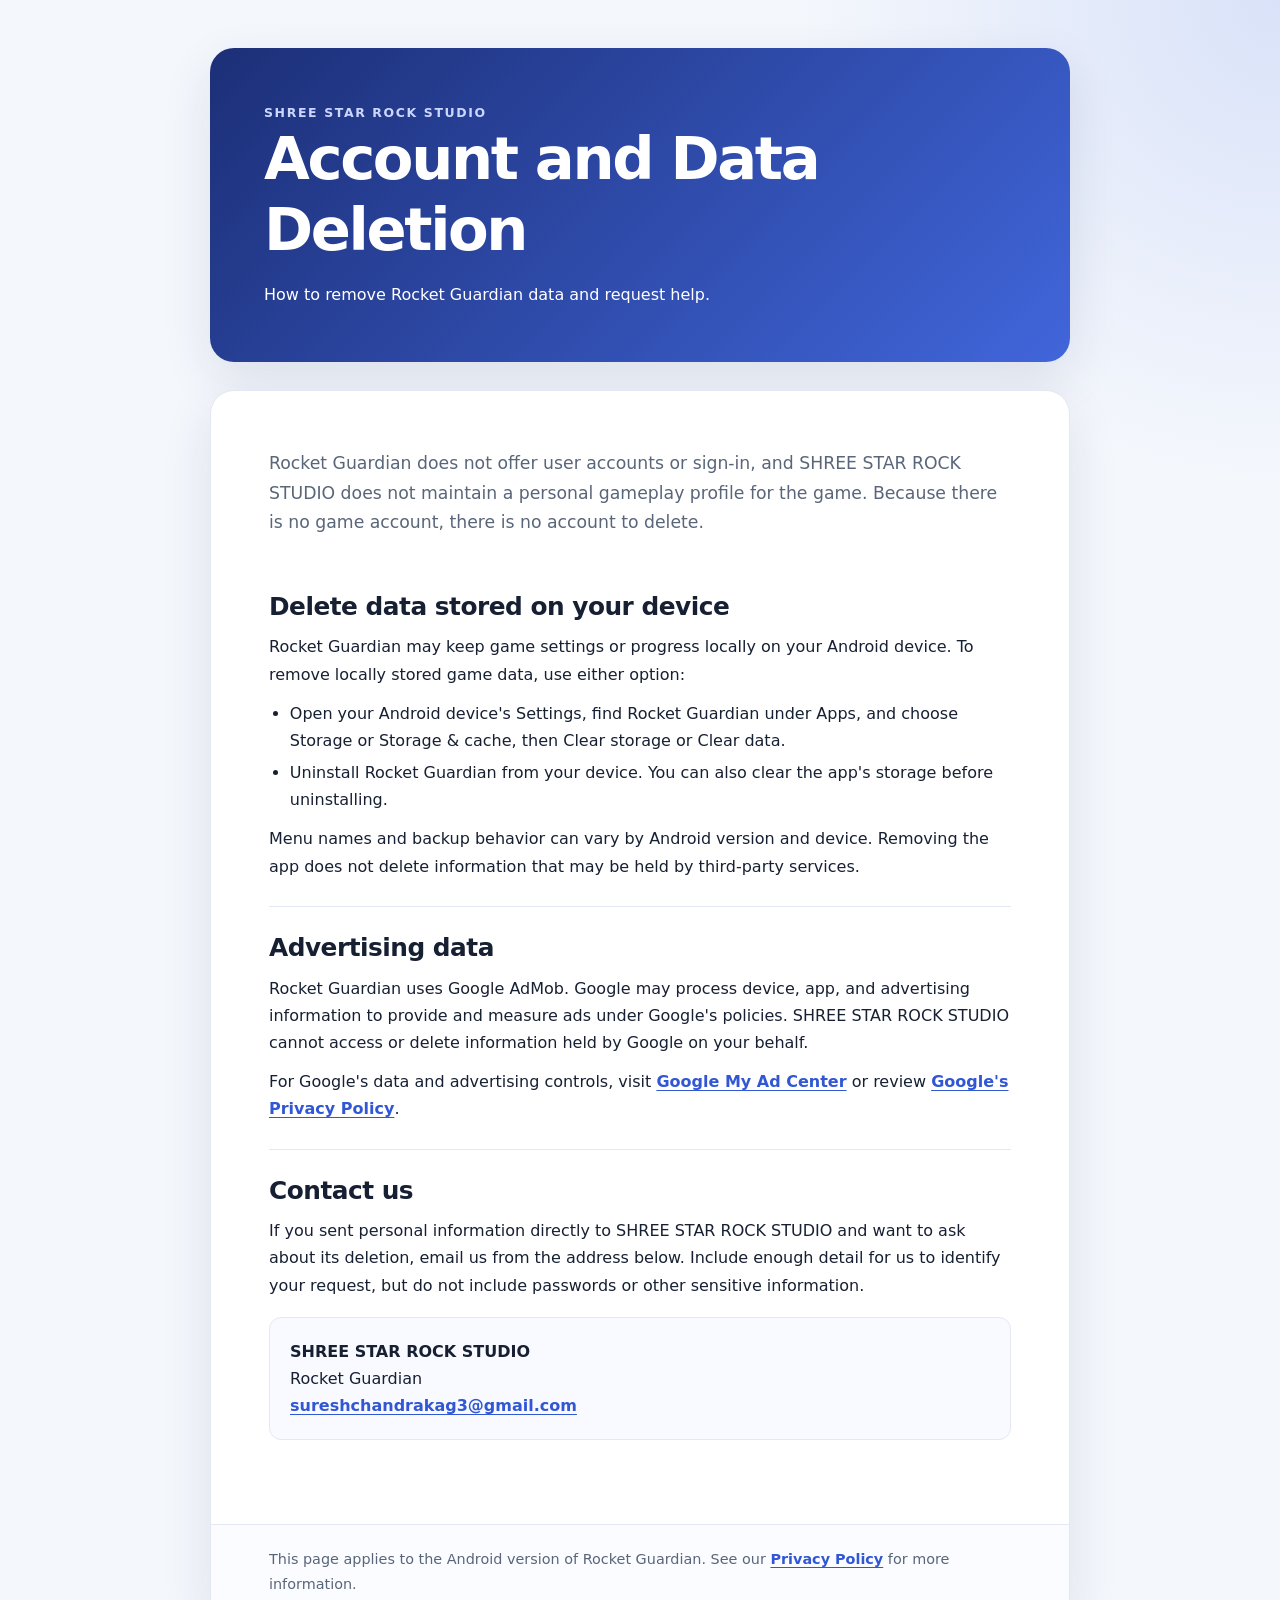
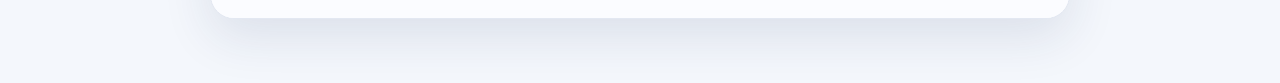
==== delete-account.html @ 8adca040 "Add account deletion page Co-authored-by: Copilot App <223556219+Copilot@users.noreply.github.com>" ====
<!doctype html>
<html lang="en">
<head>
  <meta charset="utf-8">
  <meta name="viewport" content="width=device-width, initial-scale=1">
  <meta name="description" content="Account and data deletion information for Rocket Guardian by SHREE STAR ROCK STUDIO.">
  <title>Rocket Guardian | Account and Data Deletion</title>
  <style>
    :root {
      color-scheme: light;
      --ink: #172033;
      --muted: #596579;
      --primary: #3157d5;
      --primary-dark: #203b9e;
      --surface: #ffffff;
      --background: #f4f7fc;
      --border: #e3e8f2;
      --shadow: 0 18px 50px rgba(28, 48, 92, 0.11);
    }

    * { box-sizing: border-box; }

    body {
      margin: 0;
      min-width: 320px;
      color: var(--ink);
      background:
        radial-gradient(circle at 100% 0, rgba(76, 117, 230, 0.16), transparent 30rem),
        var(--background);
      font-family: Inter, ui-sans-serif, system-ui, -apple-system, BlinkMacSystemFont, "Segoe UI", sans-serif;
      line-height: 1.7;
    }

    .page {
      width: min(100% - 32px, 860px);
      margin: 0 auto;
      padding: 48px 0 64px;
    }

    .hero {
      margin-bottom: 28px;
      padding: clamp(28px, 6vw, 54px);
      color: #fff;
      background: linear-gradient(135deg, #1c2f77, #4166db);
      border-radius: 24px;
      box-shadow: var(--shadow);
    }

    .eyebrow {
      margin: 0 0 12px;
      color: #cbd7ff;
      font-size: 0.78rem;
      font-weight: 800;
      letter-spacing: 0.13em;
      text-transform: uppercase;
    }

    h1, h2 { line-height: 1.2; }

    h1 {
      margin: 0 0 16px;
      font-size: clamp(2.1rem, 6vw, 3.7rem);
      letter-spacing: -0.04em;
    }

    .hero p { margin: 0; }

    main {
      overflow: hidden;
      background: var(--surface);
      border: 1px solid var(--border);
      border-radius: 24px;
      box-shadow: var(--shadow);
    }

    .content { padding: clamp(24px, 6vw, 58px); }

    .intro {
      margin: 0 0 28px;
      color: var(--muted);
      font-size: 1.08rem;
    }

    section {
      padding: 26px 0;
      border-top: 1px solid var(--border);
    }

    section:first-of-type { border-top: 0; }

    h2 {
      margin: 0 0 12px;
      color: var(--ink);
      font-size: clamp(1.25rem, 3vw, 1.55rem);
      letter-spacing: -0.02em;
    }

    p { margin: 0 0 12px; }
    p:last-child, ul:last-child { margin-bottom: 0; }

    ul {
      margin: 10px 0 12px;
      padding-left: 1.3rem;
    }

    li { margin: 5px 0; }

    a {
      color: var(--primary);
      font-weight: 650;
      text-underline-offset: 3px;
    }

    a:hover, a:focus { color: var(--primary-dark); }

    .contact {
      margin-top: 18px;
      padding: 20px;
      background: #f8faff;
      border: 1px solid var(--border);
      border-radius: 12px;
    }

    footer {
      padding: 22px clamp(24px, 6vw, 58px);
      color: var(--muted);
      background: #fbfcff;
      border-top: 1px solid var(--border);
      font-size: 0.9rem;
    }

    @media (max-width: 600px) {
      .page { width: min(100% - 20px, 860px); padding: 20px 0 36px; }
      .hero, main { border-radius: 16px; }
      .hero { padding: 28px 22px; }
      .content { padding: 24px 20px; }
      section { padding: 24px 0; }
      footer { padding: 20px; }
    }
  </style>
</head>
<body>
  <div class="page">
    <header class="hero">
      <p class="eyebrow">SHREE STAR ROCK STUDIO</p>
      <h1>Account and Data Deletion</h1>
      <p>How to remove Rocket Guardian data and request help.</p>
    </header>

    <main>
      <div class="content">
        <p class="intro">
          Rocket Guardian does not offer user accounts or sign-in, and SHREE STAR
          ROCK STUDIO does not maintain a personal gameplay profile for the game.
          Because there is no game account, there is no account to delete.
        </p>

        <section>
          <h2>Delete data stored on your device</h2>
          <p>
            Rocket Guardian may keep game settings or progress locally on your
            Android device. To remove locally stored game data, use either option:
          </p>
          <ul>
            <li>Open your Android device's Settings, find Rocket Guardian under Apps, and choose Storage or Storage &amp; cache, then Clear storage or Clear data.</li>
            <li>Uninstall Rocket Guardian from your device. You can also clear the app's storage before uninstalling.</li>
          </ul>
          <p>
            Menu names and backup behavior can vary by Android version and device.
            Removing the app does not delete information that may be held by
            third-party services.
          </p>
        </section>

        <section>
          <h2>Advertising data</h2>
          <p>
            Rocket Guardian uses Google AdMob. Google may process device, app, and
            advertising information to provide and measure ads under Google's
            policies. SHREE STAR ROCK STUDIO cannot access or delete information
            held by Google on your behalf.
          </p>
          <p>
            For Google's data and advertising controls, visit
            <a href="https://myadcenter.google.com/" target="_blank" rel="noopener noreferrer">Google My Ad Center</a>
            or review
            <a href="https://policies.google.com/privacy" target="_blank" rel="noopener noreferrer">Google's Privacy Policy</a>.
          </p>
        </section>

        <section>
          <h2>Contact us</h2>
          <p>
            If you sent personal information directly to SHREE STAR ROCK STUDIO
            and want to ask about its deletion, email us from the address below.
            Include enough detail for us to identify your request, but do not
            include passwords or other sensitive information.
          </p>
          <div class="contact">
            <strong>SHREE STAR ROCK STUDIO</strong><br>
            Rocket Guardian<br>
            <a href="mailto:sureshchandrakag3@gmail.com">sureshchandrakag3@gmail.com</a>
          </div>
        </section>
      </div>

      <footer>
        This page applies to the Android version of Rocket Guardian.
        See our <a href="./privacy-policy.html">Privacy Policy</a> for more information.
      </footer>
    </main>
  </div>
</body>
</html>
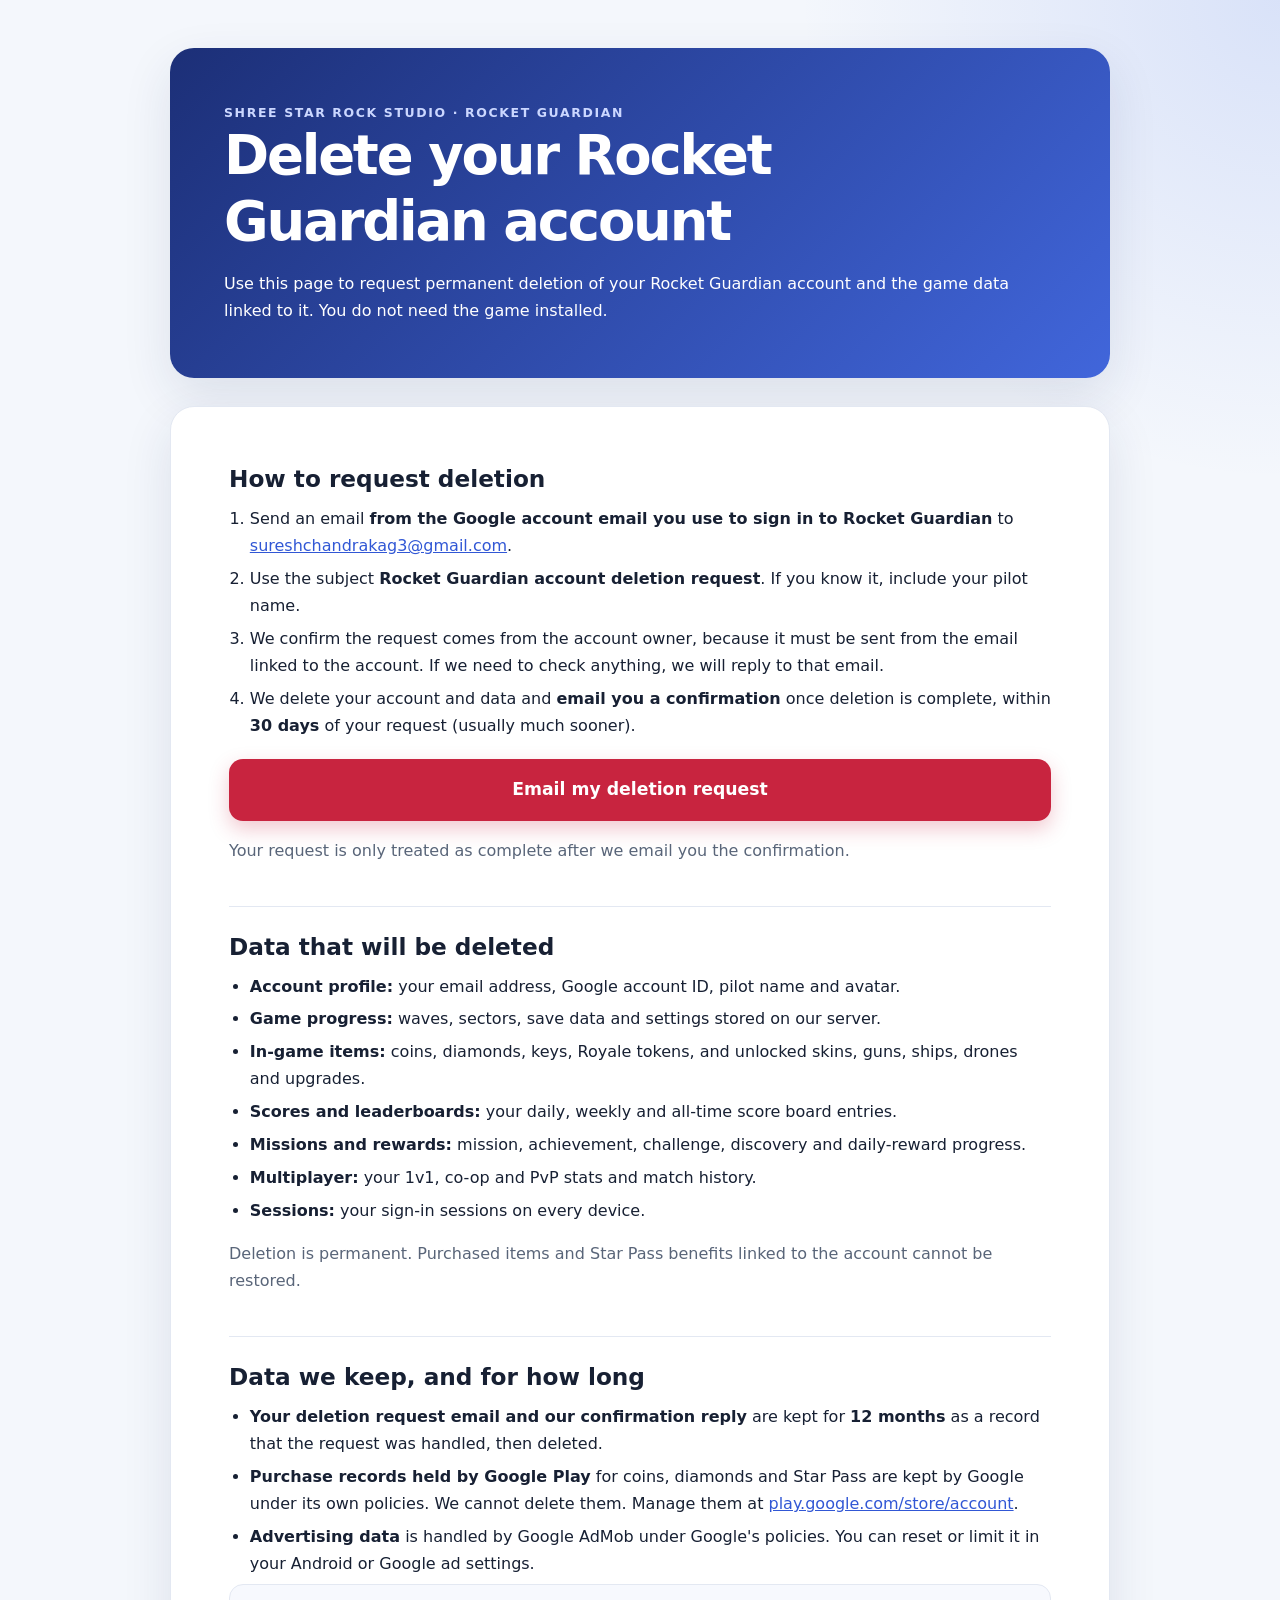
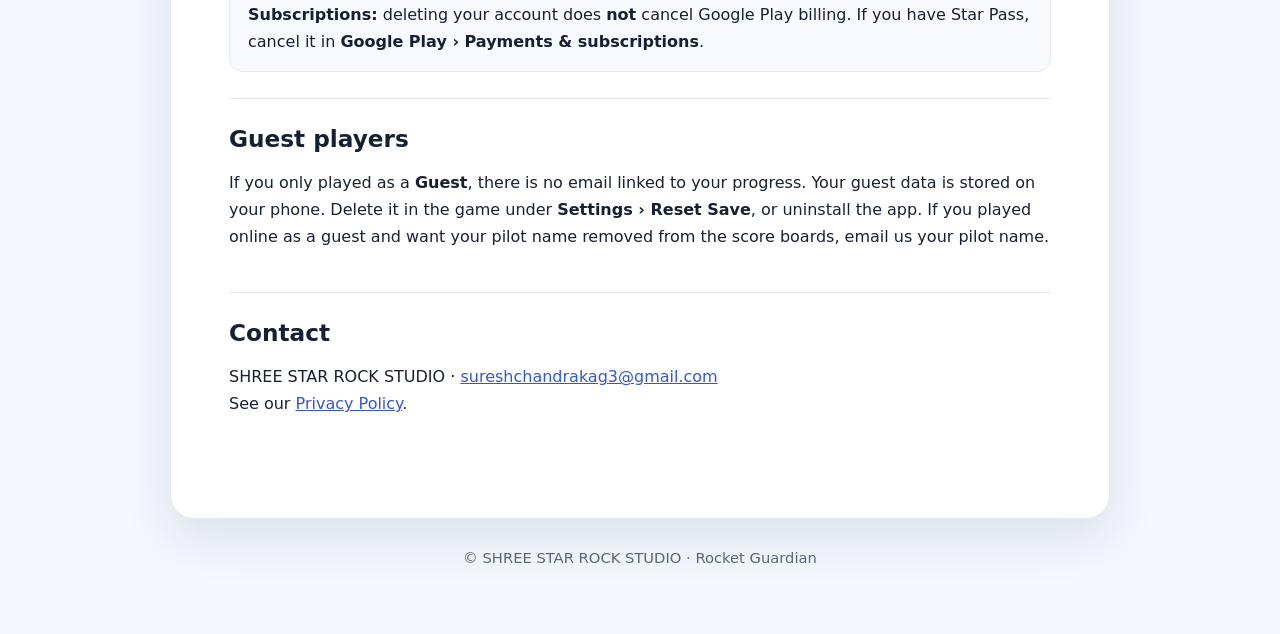
==== commit 2e5b7bc1: "Replace deletion page: explain how to delete a Rocket Guardian account Co-Authored-By: Claude Opus 5" ====
--- a/delete-account.html
+++ b/delete-account.html
@@ -3,212 +3,91 @@
 <head>
   <meta charset="utf-8">
   <meta name="viewport" content="width=device-width, initial-scale=1">
-  <meta name="description" content="Account and data deletion information for Rocket Guardian by SHREE STAR ROCK STUDIO.">
-  <title>Rocket Guardian | Account and Data Deletion</title>
+  <meta name="description" content="Request deletion of your Rocket Guardian account and data. Published by SHREE STAR ROCK STUDIO.">
+  <title>Rocket Guardian | Delete Your Account</title>
   <style>
-    :root {
-      color-scheme: light;
-      --ink: #172033;
-      --muted: #596579;
-      --primary: #3157d5;
-      --primary-dark: #203b9e;
-      --surface: #ffffff;
-      --background: #f4f7fc;
-      --border: #e3e8f2;
-      --shadow: 0 18px 50px rgba(28, 48, 92, 0.11);
-    }
-
-    * { box-sizing: border-box; }
-
-    body {
-      margin: 0;
-      min-width: 320px;
-      color: var(--ink);
-      background:
-        radial-gradient(circle at 100% 0, rgba(76, 117, 230, 0.16), transparent 30rem),
-        var(--background);
-      font-family: Inter, ui-sans-serif, system-ui, -apple-system, BlinkMacSystemFont, "Segoe UI", sans-serif;
-      line-height: 1.7;
-    }
-
-    .page {
-      width: min(100% - 32px, 860px);
-      margin: 0 auto;
-      padding: 48px 0 64px;
-    }
-
-    .hero {
-      margin-bottom: 28px;
-      padding: clamp(28px, 6vw, 54px);
-      color: #fff;
-      background: linear-gradient(135deg, #1c2f77, #4166db);
-      border-radius: 24px;
-      box-shadow: var(--shadow);
-    }
-
-    .eyebrow {
-      margin: 0 0 12px;
-      color: #cbd7ff;
-      font-size: 0.78rem;
-      font-weight: 800;
-      letter-spacing: 0.13em;
-      text-transform: uppercase;
-    }
-
-    h1, h2 { line-height: 1.2; }
-
-    h1 {
-      margin: 0 0 16px;
-      font-size: clamp(2.1rem, 6vw, 3.7rem);
-      letter-spacing: -0.04em;
-    }
-
-    .hero p { margin: 0; }
-
-    main {
-      overflow: hidden;
-      background: var(--surface);
-      border: 1px solid var(--border);
-      border-radius: 24px;
-      box-shadow: var(--shadow);
-    }
-
-    .content { padding: clamp(24px, 6vw, 58px); }
-
-    .intro {
-      margin: 0 0 28px;
-      color: var(--muted);
-      font-size: 1.08rem;
-    }
-
-    section {
-      padding: 26px 0;
-      border-top: 1px solid var(--border);
-    }
-
-    section:first-of-type { border-top: 0; }
-
-    h2 {
-      margin: 0 0 12px;
-      color: var(--ink);
-      font-size: clamp(1.25rem, 3vw, 1.55rem);
-      letter-spacing: -0.02em;
-    }
-
-    p { margin: 0 0 12px; }
-    p:last-child, ul:last-child { margin-bottom: 0; }
-
-    ul {
-      margin: 10px 0 12px;
-      padding-left: 1.3rem;
-    }
-
-    li { margin: 5px 0; }
-
-    a {
-      color: var(--primary);
-      font-weight: 650;
-      text-underline-offset: 3px;
-    }
-
-    a:hover, a:focus { color: var(--primary-dark); }
-
-    .contact {
-      margin-top: 18px;
-      padding: 20px;
-      background: #f8faff;
-      border: 1px solid var(--border);
-      border-radius: 12px;
-    }
-
-    footer {
-      padding: 22px clamp(24px, 6vw, 58px);
-      color: var(--muted);
-      background: #fbfcff;
-      border-top: 1px solid var(--border);
-      font-size: 0.9rem;
-    }
-
-    @media (max-width: 600px) {
-      .page { width: min(100% - 20px, 860px); padding: 20px 0 36px; }
-      .hero, main { border-radius: 16px; }
-      .hero { padding: 28px 22px; }
-      .content { padding: 24px 20px; }
-      section { padding: 24px 0; }
-      footer { padding: 20px; }
-    }
+    :root{--ink:#172033;--muted:#596579;--primary:#3157d5;--primary-dark:#203b9e;--danger:#c8243f;--surface:#fff;--background:#f4f7fc;--border:#e3e8f2;--shadow:0 18px 50px rgba(28,48,92,.11)}
+    *{box-sizing:border-box}
+    body{margin:0;min-width:320px;color:var(--ink);background:radial-gradient(circle at 100% 0,rgba(76,117,230,.16),transparent 30rem),var(--background);font-family:Inter,ui-sans-serif,system-ui,-apple-system,BlinkMacSystemFont,"Segoe UI",sans-serif;line-height:1.7}
+    .page{width:min(100% - 32px,940px);margin:0 auto;padding:48px 0 64px}
+    .hero{margin-bottom:28px;padding:clamp(28px,6vw,54px);color:#fff;background:linear-gradient(135deg,#1c2f77,#4166db);border-radius:24px;box-shadow:var(--shadow)}
+    .eyebrow{margin:0 0 12px;color:#cbd7ff;font-size:.78rem;font-weight:800;letter-spacing:.13em;text-transform:uppercase}
+    h1,h2{line-height:1.2}
+    h1{max-width:650px;margin:0 0 16px;font-size:clamp(2.1rem,6vw,3.4rem);letter-spacing:-.04em}
+    .hero p{margin:0}
+    main{overflow:hidden;background:var(--surface);border:1px solid var(--border);border-radius:24px;box-shadow:var(--shadow)}
+    .content{padding:clamp(24px,6vw,58px)}
+    section{padding:26px 0;border-top:1px solid var(--border)}
+    section:first-child{border-top:0;padding-top:0}
+    h2{margin:0 0 12px;font-size:1.45rem}
+    ol,ul{padding-left:1.3rem;margin:.4rem 0}
+    li{margin:.35rem 0}
+    .cta{display:block;margin:20px 0 8px;padding:16px 20px;text-align:center;color:#fff;background:var(--danger);border-radius:14px;font-weight:800;font-size:1.08rem;text-decoration:none;box-shadow:0 8px 20px rgba(200,36,63,.25)}
+    .cta:hover{filter:brightness(1.05)}
+    .box{padding:16px 18px;background:#f7f9fe;border:1px solid var(--border);border-radius:14px}
+    .muted{color:var(--muted)}
+    code{background:#eef2fb;padding:2px 6px;border-radius:6px;font-size:.95em;word-break:break-all}
+    a{color:var(--primary)}
+    footer{margin-top:26px;text-align:center;color:var(--muted);font-size:.92rem}
   </style>
 </head>
 <body>
   <div class="page">
     <header class="hero">
-      <p class="eyebrow">SHREE STAR ROCK STUDIO</p>
-      <h1>Account and Data Deletion</h1>
-      <p>How to remove Rocket Guardian data and request help.</p>
+      <p class="eyebrow">SHREE STAR ROCK STUDIO · Rocket Guardian</p>
+      <h1>Delete your Rocket Guardian account</h1>
+      <p>Use this page to request permanent deletion of your Rocket Guardian account and the game data linked to it. You do not need the game installed.</p>
     </header>
 
-    <main>
-      <div class="content">
-        <p class="intro">
-          Rocket Guardian does not offer user accounts or sign-in, and SHREE STAR
-          ROCK STUDIO does not maintain a personal gameplay profile for the game.
-          Because there is no game account, there is no account to delete.
-        </p>
+    <main><div class="content">
+      <section>
+        <h2>How to request deletion</h2>
+        <ol>
+          <li>Send an email <b>from the Google account email you use to sign in to Rocket Guardian</b> to <a href="mailto:sureshchandrakag3@gmail.com">sureshchandrakag3@gmail.com</a>.</li>
+          <li>Use the subject <b>Rocket Guardian account deletion request</b>. If you know it, include your pilot name.</li>
+          <li>We confirm the request comes from the account owner, because it must be sent from the email linked to the account. If we need to check anything, we will reply to that email.</li>
+          <li>We delete your account and data and <b>email you a confirmation</b> once deletion is complete, within <b>30 days</b> of your request (usually much sooner).</li>
+        </ol>
+        <a class="cta" href="mailto:sureshchandrakag3@gmail.com?subject=Rocket%20Guardian%20account%20deletion%20request&amp;body=Please%20permanently%20delete%20my%20Rocket%20Guardian%20account%20linked%20to%20this%20email%20address.%0A%0APilot%20name%20(optional)%3A%20">Email my deletion request</a>
+        <p class="muted">Your request is only treated as complete after we email you the confirmation.</p>
+      </section>
 
-        <section>
-          <h2>Delete data stored on your device</h2>
-          <p>
-            Rocket Guardian may keep game settings or progress locally on your
-            Android device. To remove locally stored game data, use either option:
-          </p>
-          <ul>
-            <li>Open your Android device's Settings, find Rocket Guardian under Apps, and choose Storage or Storage &amp; cache, then Clear storage or Clear data.</li>
-            <li>Uninstall Rocket Guardian from your device. You can also clear the app's storage before uninstalling.</li>
-          </ul>
-          <p>
-            Menu names and backup behavior can vary by Android version and device.
-            Removing the app does not delete information that may be held by
-            third-party services.
-          </p>
-        </section>
+      <section>
+        <h2>Data that will be deleted</h2>
+        <ul>
+          <li><b>Account profile:</b> your email address, Google account ID, pilot name and avatar.</li>
+          <li><b>Game progress:</b> waves, sectors, save data and settings stored on our server.</li>
+          <li><b>In-game items:</b> coins, diamonds, keys, Royale tokens, and unlocked skins, guns, ships, drones and upgrades.</li>
+          <li><b>Scores and leaderboards:</b> your daily, weekly and all-time score board entries.</li>
+          <li><b>Missions and rewards:</b> mission, achievement, challenge, discovery and daily-reward progress.</li>
+          <li><b>Multiplayer:</b> your 1v1, co-op and PvP stats and match history.</li>
+          <li><b>Sessions:</b> your sign-in sessions on every device.</li>
+        </ul>
+        <p class="muted">Deletion is permanent. Purchased items and Star Pass benefits linked to the account cannot be restored.</p>
+      </section>
 
-        <section>
-          <h2>Advertising data</h2>
-          <p>
-            Rocket Guardian uses Google AdMob. Google may process device, app, and
-            advertising information to provide and measure ads under Google's
-            policies. SHREE STAR ROCK STUDIO cannot access or delete information
-            held by Google on your behalf.
-          </p>
-          <p>
-            For Google's data and advertising controls, visit
-            <a href="https://myadcenter.google.com/" target="_blank" rel="noopener noreferrer">Google My Ad Center</a>
-            or review
-            <a href="https://policies.google.com/privacy" target="_blank" rel="noopener noreferrer">Google's Privacy Policy</a>.
-          </p>
-        </section>
+      <section>
+        <h2>Data we keep, and for how long</h2>
+        <ul>
+          <li><b>Your deletion request email and our confirmation reply</b> are kept for <b>12 months</b> as a record that the request was handled, then deleted.</li>
+          <li><b>Purchase records held by Google Play</b> for coins, diamonds and Star Pass are kept by Google under its own policies. We cannot delete them. Manage them at <a href="https://play.google.com/store/account" rel="noopener" target="_blank">play.google.com/store/account</a>.</li>
+          <li><b>Advertising data</b> is handled by Google AdMob under Google's policies. You can reset or limit it in your Android or Google ad settings.</li>
+        </ul>
+        <div class="box"><b>Subscriptions:</b> deleting your account does <b>not</b> cancel Google Play billing. If you have Star Pass, cancel it in <b>Google Play › Payments &amp; subscriptions</b>.</div>
+      </section>
 
-        <section>
-          <h2>Contact us</h2>
-          <p>
-            If you sent personal information directly to SHREE STAR ROCK STUDIO
-            and want to ask about its deletion, email us from the address below.
-            Include enough detail for us to identify your request, but do not
-            include passwords or other sensitive information.
-          </p>
-          <div class="contact">
-            <strong>SHREE STAR ROCK STUDIO</strong><br>
-            Rocket Guardian<br>
-            <a href="mailto:sureshchandrakag3@gmail.com">sureshchandrakag3@gmail.com</a>
-          </div>
-        </section>
-      </div>
+      <section>
+        <h2>Guest players</h2>
+        <p>If you only played as a <b>Guest</b>, there is no email linked to your progress. Your guest data is stored on your phone. Delete it in the game under <b>Settings › Reset Save</b>, or uninstall the app. If you played online as a guest and want your pilot name removed from the score boards, email us your pilot name.</p>
+      </section>
 
-      <footer>
-        This page applies to the Android version of Rocket Guardian.
-        See our <a href="./privacy-policy.html">Privacy Policy</a> for more information.
-      </footer>
-    </main>
+      <section>
+        <h2>Contact</h2>
+        <p>SHREE STAR ROCK STUDIO · <a href="mailto:sureshchandrakag3@gmail.com">sureshchandrakag3@gmail.com</a><br>
+        See our <a href="privacy-policy.html">Privacy Policy</a>.</p>
+      </section>
+    </div></main>
+    <footer>© SHREE STAR ROCK STUDIO · Rocket Guardian</footer>
   </div>
 </body>
 </html>
